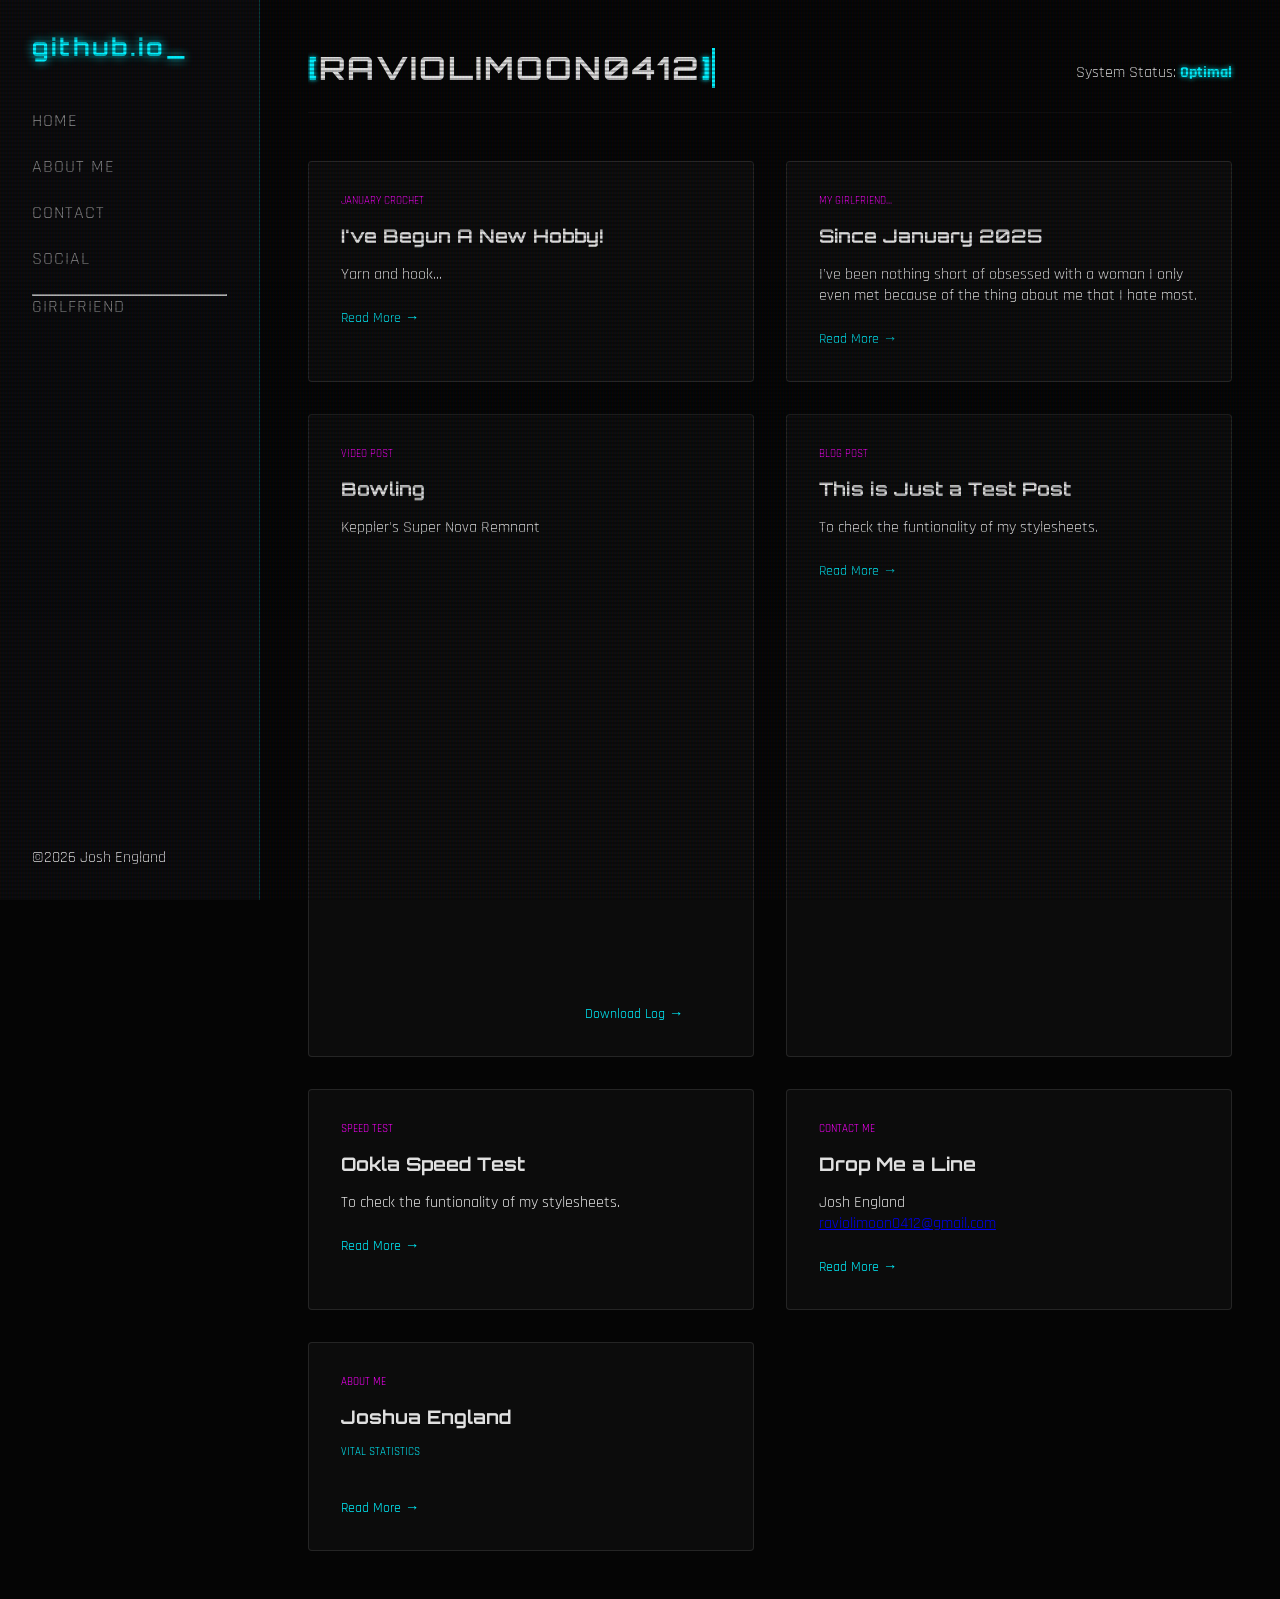
==== index.html @ 1d04db3f "update index.html" ====
<!DOCTYPE html>
<html lang="en">
<head>
    <meta charset="UTF-8">
    <meta name="viewport" content="width=device-width, initial-scale=1.0">
    <title>raviolimoon0412.github.io</title>
    <link rel="stylesheet" href="style.css">
    <link href="https://fonts.googleapis.com/css2?family=Orbitron:wght@400;700&family=Rajdhani:wght@300;500&display=swap" rel="stylesheet">
</head>
<body>
    <input type="checkbox" id="menu-toggle" class="menu-checkbox">
    <label for="menu-toggle" class="hamburger">
        <span></span>
        <span></span>
        <span></span>
    </label>

    <nav class="sidebar">
    </nav>


    <nav class="sidebar">
        <div class="logo">
            <h2>github.io<span>_</span></h2>
        </div>
        <ul class="nav-links">
            <li><a href="#home">Home</a></li>
            <li><a href="#about">About Me</a></li>
            <li><a href="#contact">Contact</a></li>
            <li><a href="#social">Social</a></li>
            <hr>
            <li><a href="girlfriend">Girlfriend</a></li>
        </ul>
        <div class="user-profile">
            <div class="avatar"></div>
            <p>
                ©2026 Josh England
            </p>
        </div>
    </nav>

    <main class="content">
        <header>
            <h1>
                <span class="typing-text">
                    <span class="online">[</span>raviolimoon0412<span class="online">]</span>
                </span>
            </h1>
            <div class="status-bar">
                System Status: <span class="online">Optimal</span>
            </div>
        </header>

        <!--Blog Grid-->
        <section class="blog-grid">

            <!--Sticky Posts-->
            <article class="card">
                <div class="card-tag">
                    January Crochet
                </div>
                <h3>I've Begun A New Hobby!</h3>
                <p>
                    Yarn and hook...
                </p>
                <a href="#" class="read-more">Read More →</a>
            </article>

            <!--SPEED TEST-->
            <article id="girlfriend" class="card">
                <div class="card-tag">
                    My Girlfriend...
                </div>
                <h3>Since January 2025</h3>
                <p>
                    I've been nothing short of obsessed with a woman I only even met because of the thing about me that I hate most.
                </p>
                <a href="girlfriend.html" class="read-more">Read More →</a>
            </article>

            <article class="card">
                <div class="card-tag">
                    Video Post
                </div>
                <h3>Bowling</h3>
                <p>
                    Keppler's Super Nova Remnant
                </p>
                <video width="240" height="480" cont></video>

                <a href="#" class="read-more">Download Log →</a>
            </article>


            <article class="card">
                <div class="card-tag">
                    Blog Post
                </div>
                <h3>This is Just a Test Post</h3>
                <p>
                    To check the funtionality of my stylesheets.
                </p>
                <a href="#" class="read-more">Read More →</a>
            </article>

            <!--SPEED TEST-->
            <article class="card">
                <div class="card-tag">
                    Speed Test
                </div>
                <h3>Ookla Speed Test</h3>
                <p>
                    To check the funtionality of my stylesheets.
                </p>
                <a href="#" class="read-more">Read More →</a>
            </article>

            <!--CONTACT ME-->
            <article id="contact" class="card">
                <div class="card-tag">
                    Contact Me
                </div>
                <h3>Drop Me a Line</h3>
                <p>
                    Josh England
                    <br>
                    <a href="mailto: raviolimoon0412@gmail.com">raviolimoon0412@gmail.com</a>
                </p>
                <a href="#" class="read-more">Read More →</a>
            </article>

            <!--ABOUT ME-->
            <article id="about" class="card">
                <div class="card-tag">
                    About Me
                </div>
                <h3>Joshua England</h3>
                <div class="cyan-text">
                    Vital Statistics
                </div>
                <p>
                </p>
                <a href="#" class="read-more">Read More →</a>
            </article>


        </section>
    </main>

</body>
</html>
---- style.css ----
:root {
    --bg-color: #050505;
    --sidebar-bg: #0a0a0c;
    --accent-cyan: #00f2ff;
    --accent-pink: #ff00ff;
    --text-main: #e0e0e0;
    --glass: rgba(255, 255, 255, 0.03);
}

* {
    margin: 0;
    padding: 0;
    box-sizing: border-box;
}

body {
    background-color: var(--bg-color);
    color: var(--text-main);
    font-family: 'Rajdhani', sans-serif;
    display: flex;
    min-height: 100vh;
    overflow-x: hidden;
}

/* Sidebar Styling */
.sidebar {
    width: 260px;
    background-color: var(--sidebar-bg);
    border-right: 1px solid rgba(0, 242, 255, 0.2);
    display: flex;
    flex-direction: column;
    padding: 2rem;
    position: fixed;
    height: 100vh;
}

.logo h2 {
    font-family: 'Orbitron', sans-serif;
    color: var(--accent-cyan);
    letter-spacing: 3px;
    margin-bottom: 3rem;
    text-shadow: 0 0 10px var(--accent-cyan);
}

.nav-links {
    list-style: none;
    flex-grow: 1;
}

.nav-links li {
    margin-bottom: 1.5rem;
}

.nav-links a {
    text-decoration: none;
    color: #888;
    font-size: 1.1rem;
    transition: 0.3s;
    text-transform: uppercase;
    letter-spacing: 1px;
}

.nav-links a:hover, .nav-links a.active {
    color: var(--accent-cyan);
    padding-left: 10px;
    border-left: 2px solid var(--accent-cyan);
}

/* Main Content Styling */
.content {
    margin-left: 260px;
    /* Space for sidebar */
    padding: 3rem;
    width: 100%;
}

header {
    display: flex;
    justify-content: space-between;
    align-items: center;
    border-bottom: 1px solid var(--glass);
    padding-bottom: 1rem;
    margin-bottom: 3rem;
}

h1 {
    font-family: 'Orbitron', sans-serif;
    text-transform: uppercase;
}

.online {
    color: var(--accent-cyan);
    font-weight: bold;
    text-shadow: 0 0 5px var(--accent-cyan);
}

/* Blog Cards */
.blog-grid {
    display: grid;
    grid-template-columns: repeat(auto-fit, minmax(300px, 1fr));
    gap: 2rem;
}

.card {
    background: var(--glass);
    padding: 2rem;
    border: 1px solid rgba(255, 255, 255, 0.1);
    border-radius: 4px;
    position: relative;
    transition: 0.4s;
}

.card:hover {
    border-color: var(--accent-pink);
    transform: translateY(-5px);
    box-shadow: 0 10px 30px rgba(255, 0, 255, 0.1);
}

.card-tag {
    font-size: 0.7rem;
    color: var(--accent-pink);
    text-transform: uppercase;
    margin-bottom: 1rem;
}

.card h3 {
    margin-bottom: 1rem;
    font-family: 'Orbitron', sans-serif;
}

.read-more {
    display: inline-block;
    margin-top: 1.5rem;
    color: var(--accent-cyan);
    text-decoration: none;
    font-size: 0.9rem;
}

/* --- Responsive Logic --- */

/* Hide checkbox */
.menu-checkbox {
    display: none;
}

/* Hamburger Icon Style */
.hamburger {
    display: none;
    /* Hidden by default on desktop */
    position: fixed;
    top: 60px;
    right: 20px;
    z-index: 1000;
    cursor: pointer;
    flex-direction: column;
    gap: 5px;
}

.hamburger span {
    width: 30px;
    height: 3px;
    background: var(--accent-cyan);
    box-shadow: 0 0 8px var(--accent-cyan);
    transition: 0.3s;
}

@media (max-width: 768px) {
    .hamburger {
        display: flex;
    }

    /* Collapse Side off-screen */
    .sidebar {
        left: -260px;
        transition: 0.4s cubic-bezier(0.175, 0.885, 0.32, 1.275);
        z-index: 999;
        box-shadow: 10px 0 30px rgba(0,0,0,0.8);
    }

    /* Main content takes full width */
    .content {
        margin-left: 0;
        padding: 1.5rem;
    }

    /* When checkbox is checked, slide sidebar in */
    .menu-checkbox:checked ~ .sidebar {
        left: 0;
    }

    /* Animate Hamburger to an "X" when open */
    .menu-checkbox:checked ~ .hamburger span:nth-child(1) {
        transform: rotate(45deg) translate(5px, 6px);
    }
    .menu-checkbox:checked ~ .hamburger span:nth-child(2) {
        opacity: 0;
    }
    .menu-checkbox:checked ~ .hamburger span:nth-child(3) {
        transform: rotate(-45deg) translate(5px, -7px);
    }

    header h1 {
        font-size: 1.2rem;
    }
}

/* --- Futuristic Screen Effects --- */

body::before {
    content: " ";
    display: block;
    position: fixed;
    top: 0;
    left: 0;
    bottom: 0;
    right: 0;
    /* Creating the subtle horizontal lines */
    background: linear-gradient(
    rgba(18, 16, 16, 0) 50%,
    rgba(0, 0, 0, 0.25) 50%
    ),
    linear-gradient(
    90deg,
    rgba(255, 0, 0, 0.06),
    rgba(0, 255, 0, 0.02),
    rgba(0, 0, 255, 0.06)
    );
    z-index: 9999;
    /* Sits on top of everything */
    background-size: 100% 4px, 3px 100%;
    pointer-events: none;
    /* Allows you to click "through" the effect */
}

/* The Animated Scanline */
body::after {
    content: " ";
    display: block;
    position: fixed;
    top: 0;
    left: 0;
    bottom: 0;
    right: 0;
    background: linear-gradient(
    to bottom,
    rgba(18, 16, 16, 0) 0%,
    rgba(0, 242, 255, 0.03) 50%,
    rgba(18, 16, 16, 0) 100%
    );
    opacity: 0.1;
    z-index: 9999;
    pointer-events: none;
    animation: scanline 8s linear infinite;
}

@keyframes scanline {
    0% {
        transform: translateY(-100%);
    }
    100% {
        transform: translateY(100%);
    }
}

/* Subtle Flicker effect on the whole page */
@keyframes flicker {
    0% {
        opacity: 0.98;
    }
    5% {
        opacity: 0.95;
    }
    10% {
        opacity: 0.99;
    }
    100% {
        opacity: 1;
    }
}

main {
    animation: flicker 0.15s infinite;
}

/* .card {
    clip-path: polygon(0% 0%, 90% 0%, 100% 15%, 100% 100%, 0% 100%);
} */

.typing-text {
    display: inline-block;
    overflow: hidden;
    /* Ensures the text is hidden until revealed */
    border-right: 3px solid var(--accent-cyan);
    /* The cursor */
    white-space: nowrap;
    /* Keeps the text on one line */
    margin: 0;
    letter-spacing: 2px;

    /* Steps(19) should match the number of characters
       in "Latest Transmission" (including spaces)
    */
    animation:
    typing 3.5s steps(19, end),
    blink-caret 0.75s step-end infinite;
}

/* The typing effect: moving the width from 0 to 100% */
@keyframes typing {
    from {
        width: 0
    }
    to {
        width: 100%
    }
}

/* The blinking cursor effect */
@keyframes blink-caret {
    from, to {
        border-color: transparent
    }
    50% {
        border-color: var(--accent-cyan);
    }
}

/* Container to maintain 16:9 Aspect Ratio */
.video-frame {
    position: relative;
    width: 100%;
    padding-bottom: 56.25%;
    /* 16:9 ratio */
    height: auto-fit;
    margin: 1.5rem 0;
    border: 1px solid var(--accent-cyan);
    box-shadow: 0 0 15px rgba(0, 242, 255, 0.2);
    overflow: visible;
}

/* The actual iframe */
.video-frame iframe {
    position: absolute;
    top: 0;
    left: 0;
    width: 100%;
    height: 100%;
    filter: brightness(0.9) contrast(1.1);
    /* Subtle "screen" filter */
    transition: 0.3s;
}

/* Brighten the video when hovering over the card */
.card:hover .video-frame iframe {
    filter: brightness(1);
    border-color: var(--accent-pink);
}

.card:hover .video-frame {
    box-shadow: 0 0 20px rgba(255, 0, 255, 0.3);
    border-color: var(--accent-pink);
}

.video-frame {
    width: fit;
    aspect-ratio: 16 / 9;
    /* Modern way to handle ratios */
    margin: 1.5rem 0;
    border: 1px solid var(--accent-cyan);
    background: #000;
    box-shadow: 0 0 15px rgba(0, 242, 255, 0.1);
    position: relative;
    overflow: hidden;
}

.futuristic-video {
    width: 100%;
    height: 100%;
    object-fit: cover;
    /* Ensures video fills the frame */
    filter: sepia(100%) hue-rotate(150deg) brightness(0.8) contrast(1.2);
    transition: 0.5s ease;
}

/* Hover effect: "Unlock" the natural colors */
.card:hover .futuristic-video {
    filter: sepia(0%) hue-rotate(0deg) brightness(1);
}

/* Styling the video controls (Webkit browsers like Chrome/Edge/Safari) */
.futuristic-video::-webkit-media-controls-panel {
    background-image: linear-gradient(transparent, rgba(0, 242, 255, 0.2));
}

.futuristic-video::-webkit-media-controls-play-button,
.futuristic-video::-webkit-media-controls-current-time-display {
    filter: invert(1) sepia(100%) saturate(500%) hue-rotate(140deg);
}

.cyan-text {
    font-size: 0.7rem;
    color: var(--accent-cyan);
    text-transform: uppercase;
    margin-bottom: 1rem;
}
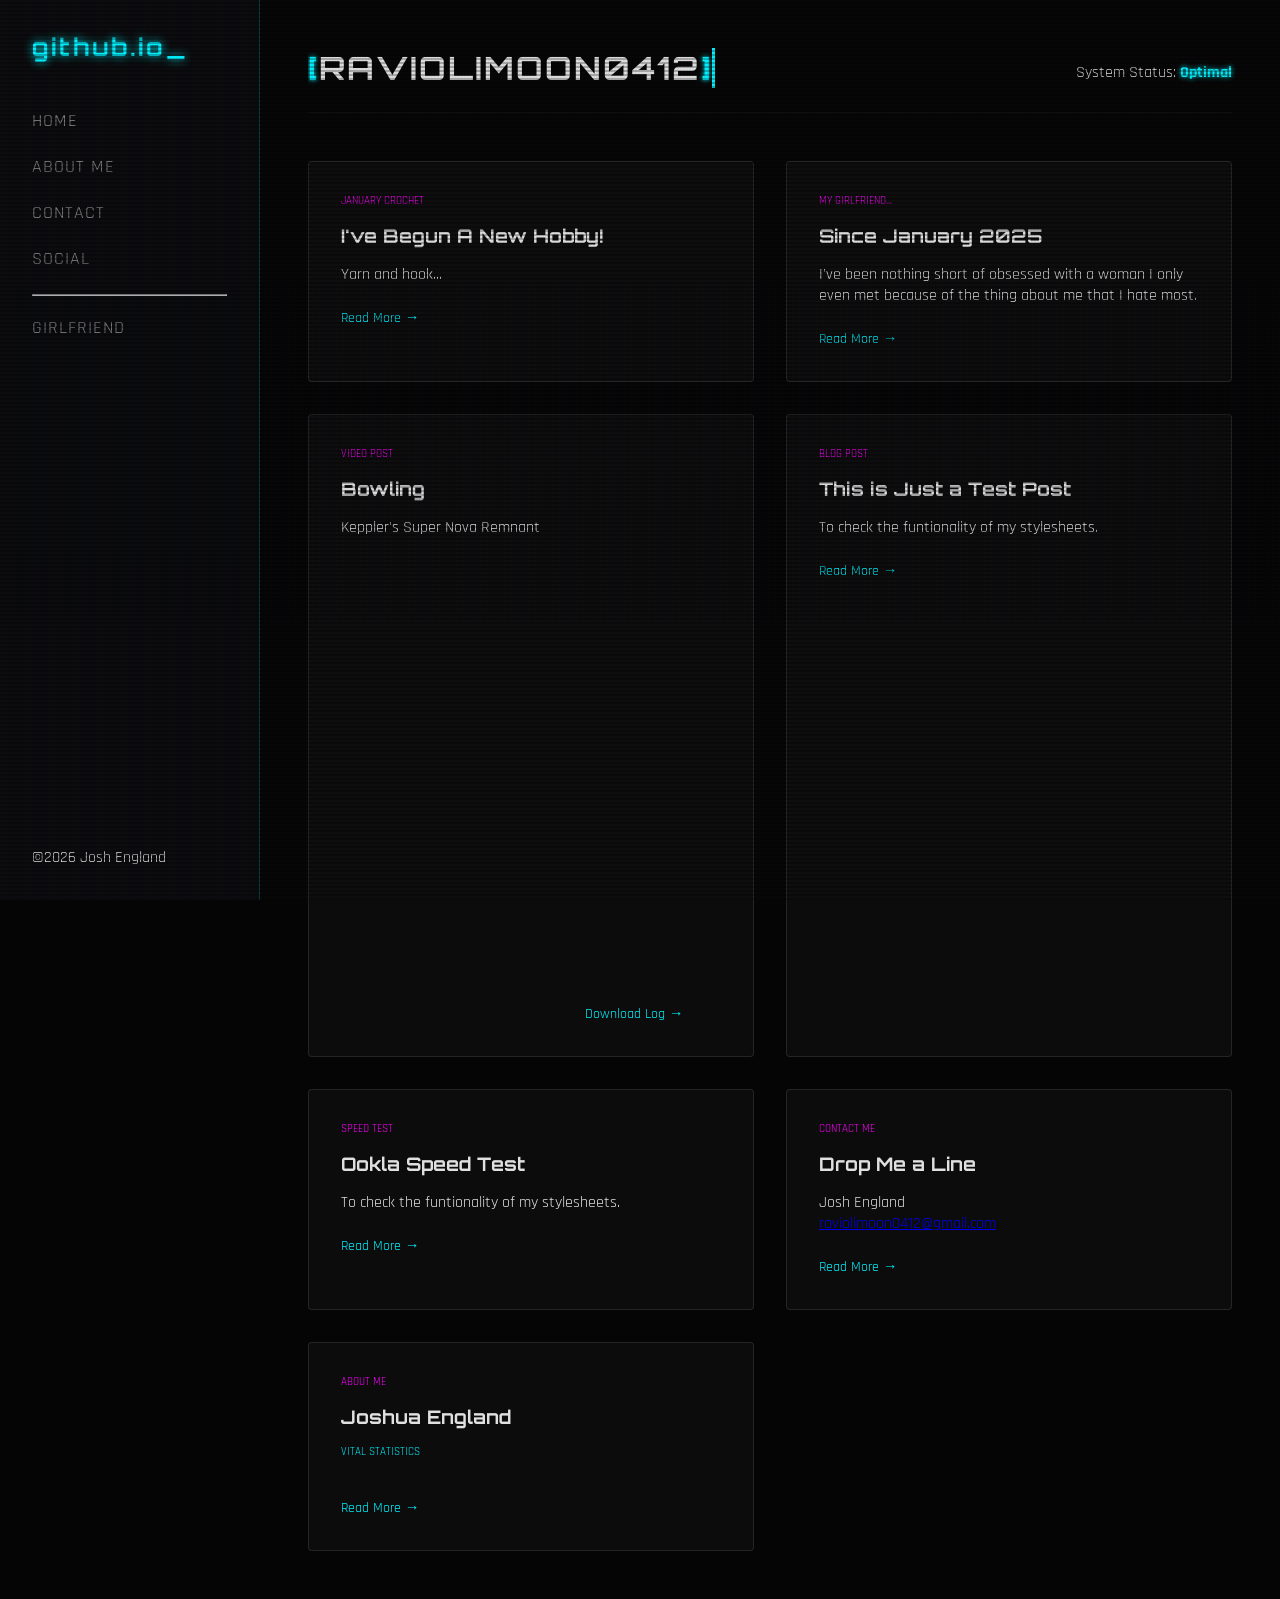
==== commit a3acf661: "update index.html" ====
--- a/index.html
+++ b/index.html
@@ -29,6 +29,7 @@
             <li><a href="#contact">Contact</a></li>
             <li><a href="#social">Social</a></li>
             <hr>
+            <br>
             <li><a href="girlfriend">Girlfriend</a></li>
         </ul>
         <div class="user-profile">
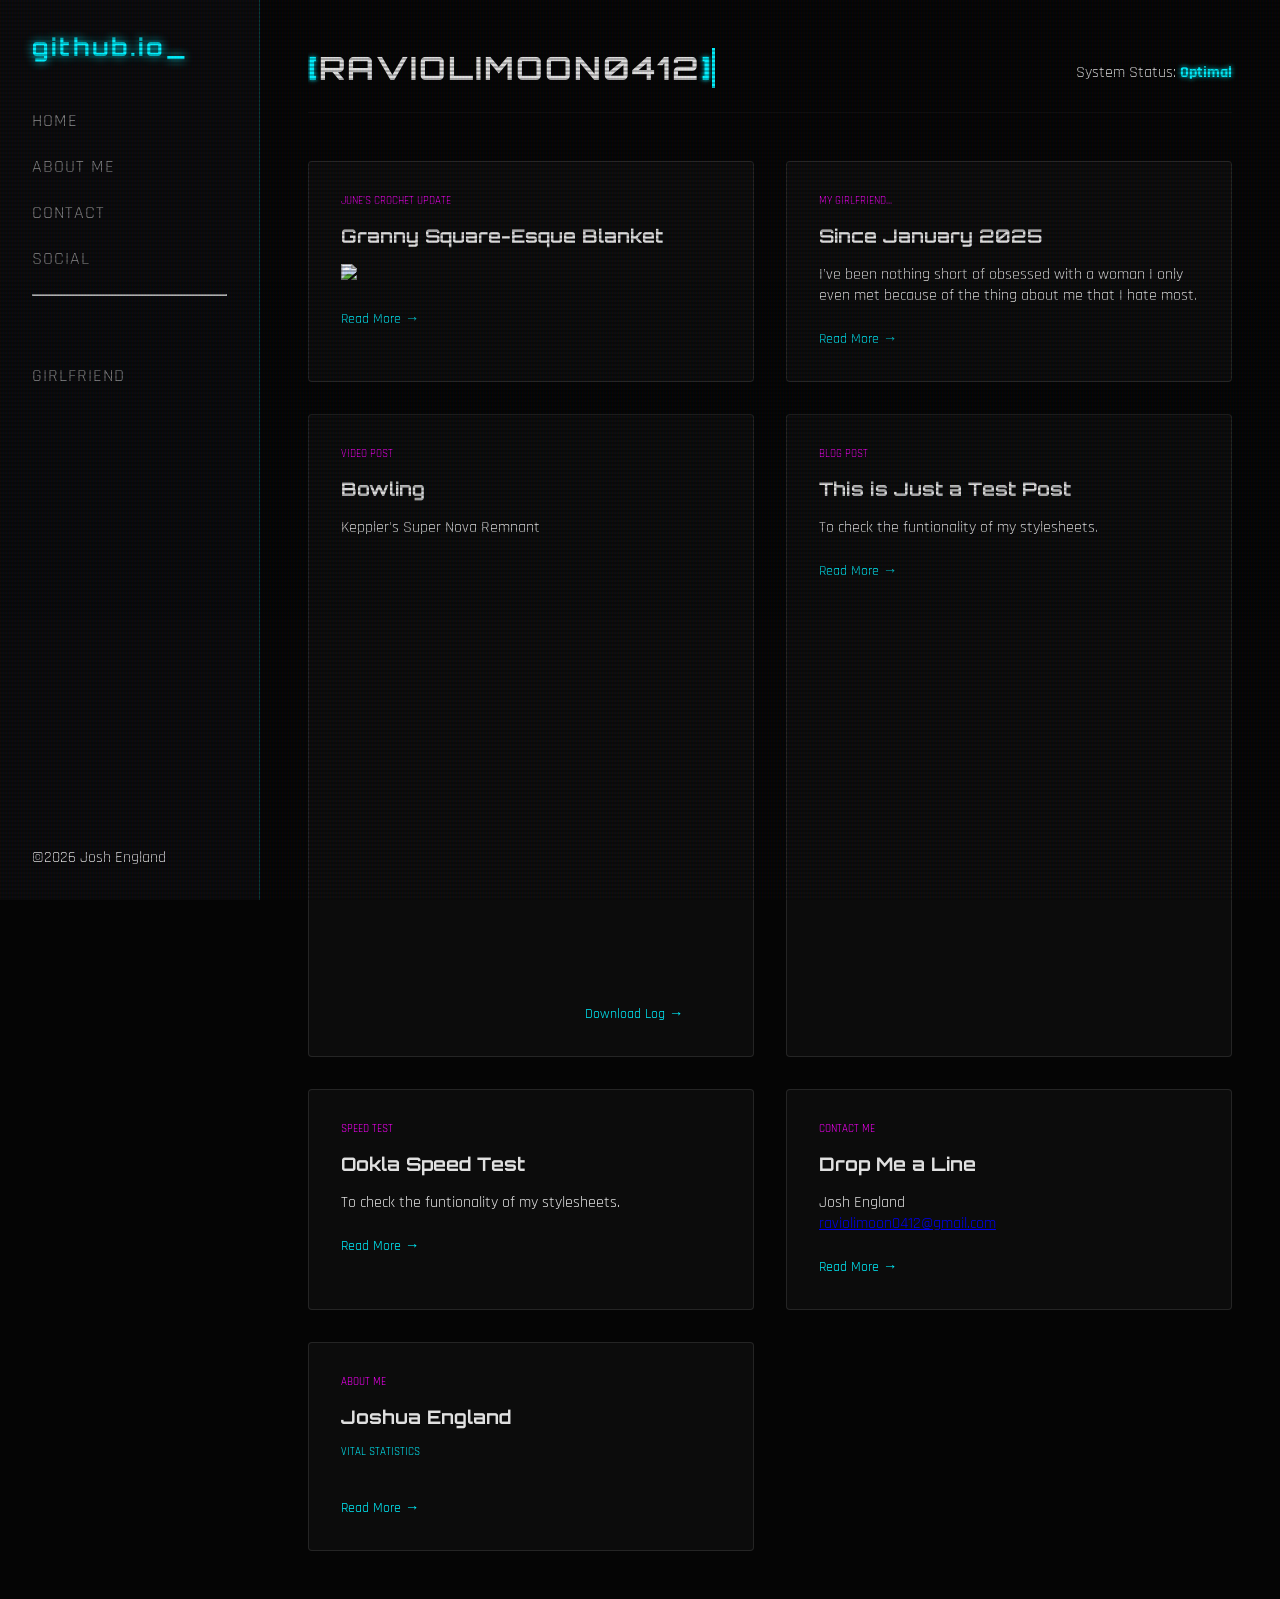
==== commit c50f086b: "update index.html" ====
--- a/index.html
+++ b/index.html
@@ -58,11 +58,12 @@
             <!--Sticky Posts-->
             <article class="card">
                 <div class="card-tag">
-                    January Crochet
+                    June's Crochet Update
                 </div>
-                <h3>I've Begun A New Hobby!</h3>
+                <h3>Granny Square-Esque Blanket</h3>
+                <img src=
                 <p>
-                    Yarn and hook...
+                    
                 </p>
                 <a href="#" class="read-more">Read More →</a>
             </article>
--- a/style.css
+++ b/style.css
@@ -403,3 +403,11 @@
     text-transform: uppercase;
     margin-bottom: 1rem;
 }
+
+hr {
+    font-family: 'Orbitron', sans-serif;
+    color: var(--accent-cyan);
+    letter-spacing: 3px;
+    margin-bottom: 3rem;
+    text-shadow: 0 0 10px var(--accent-cyan);
+}
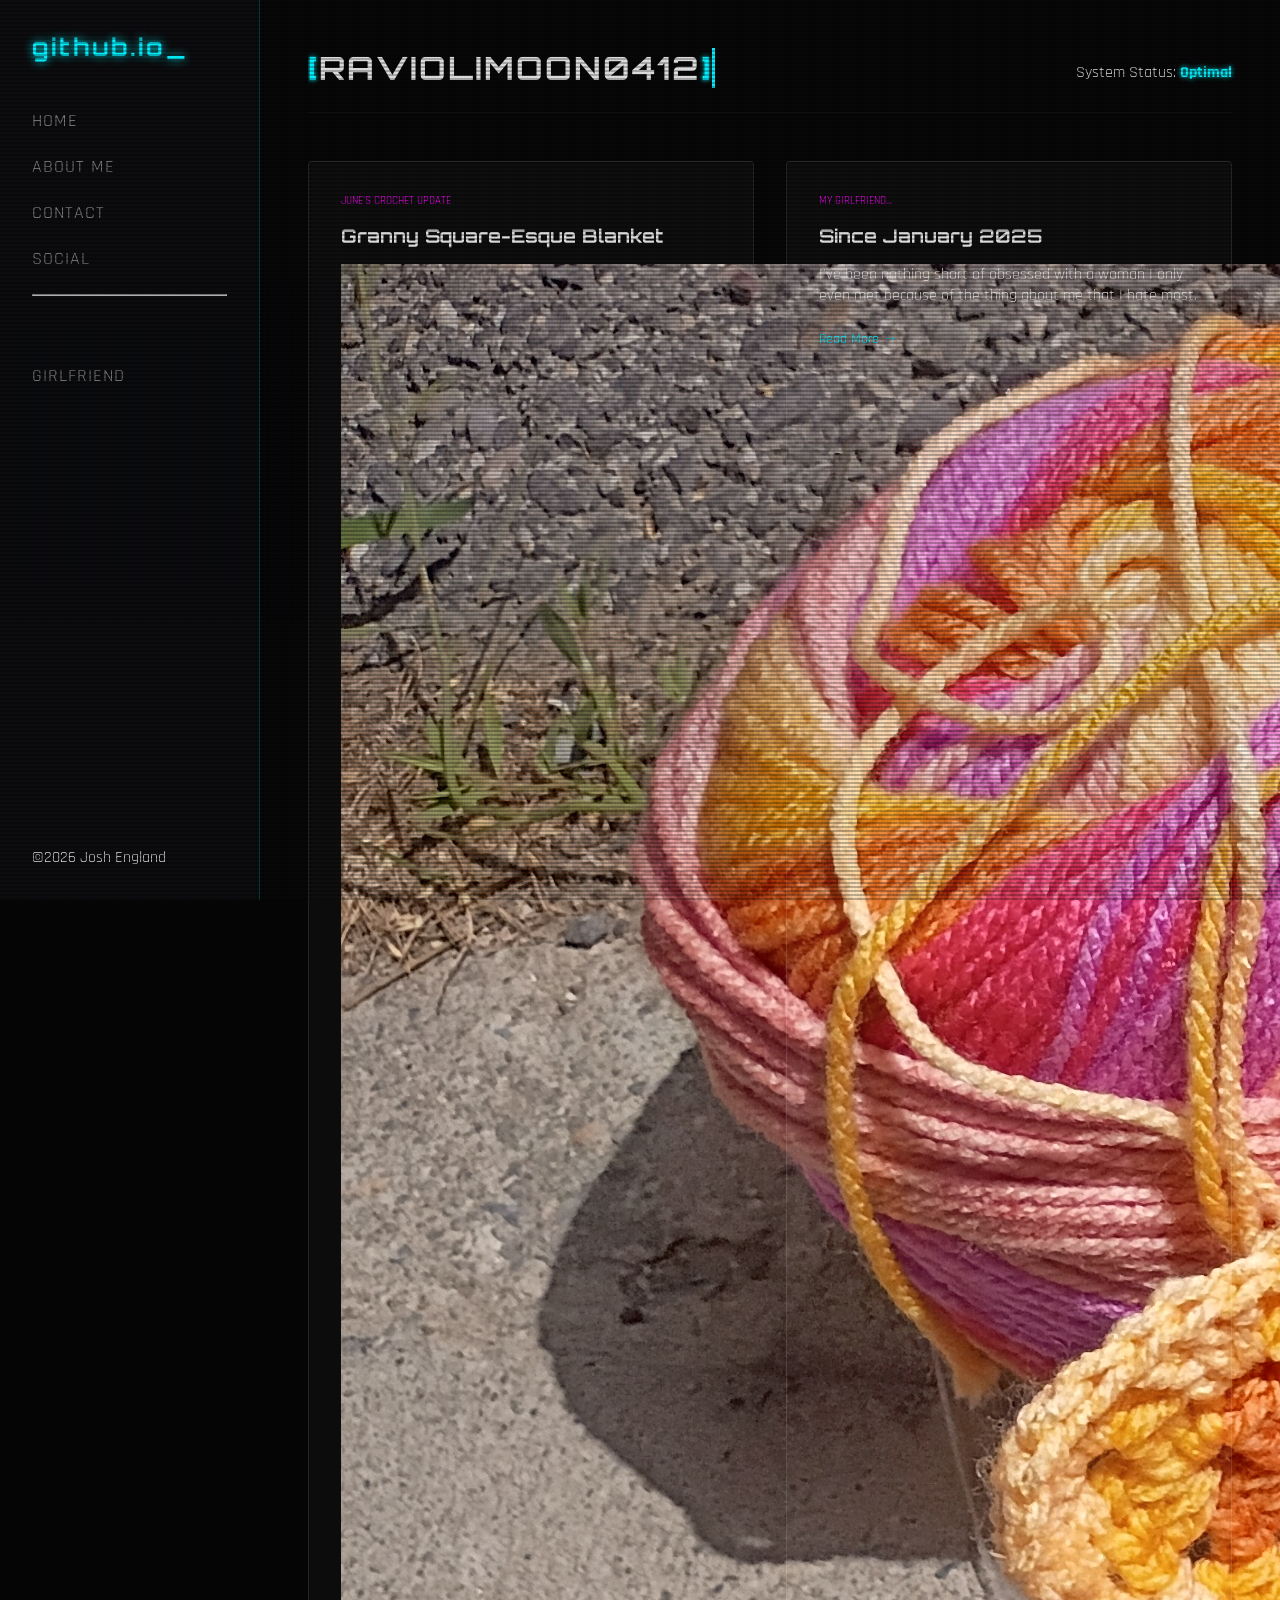
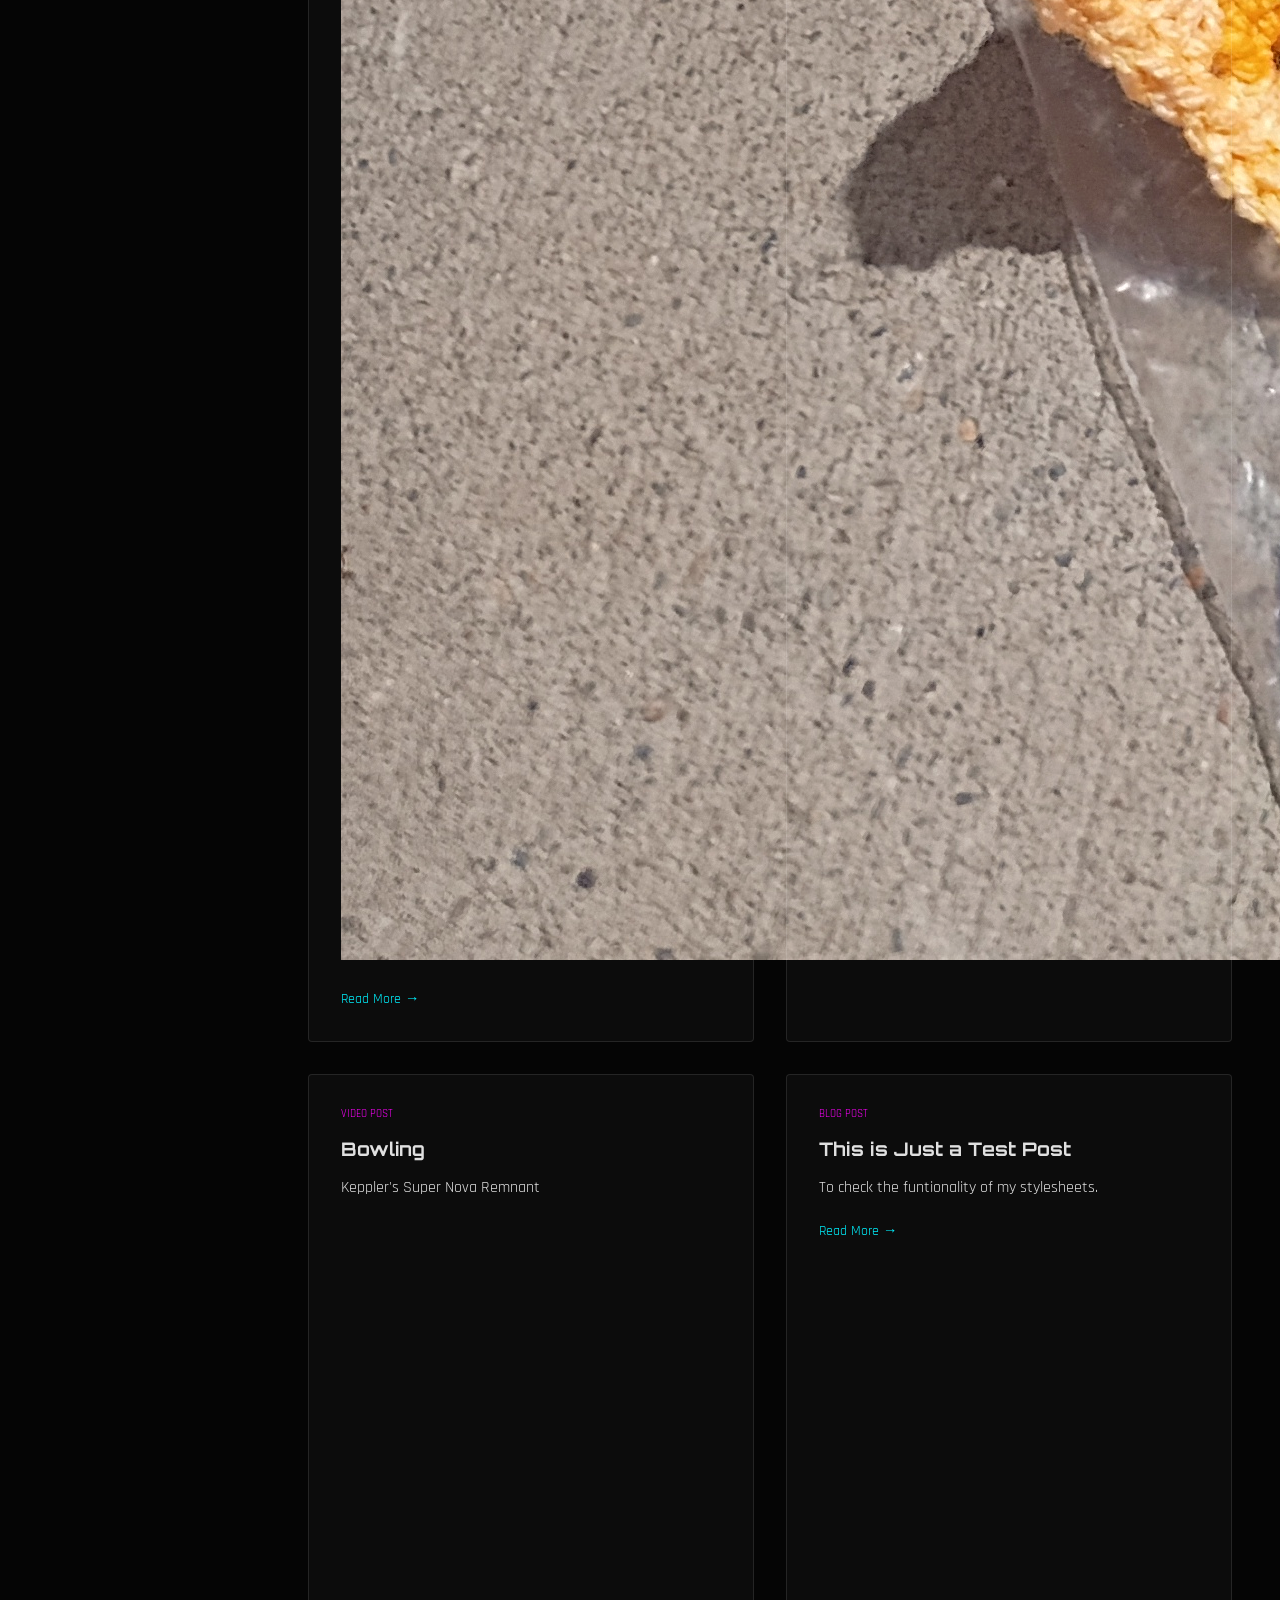
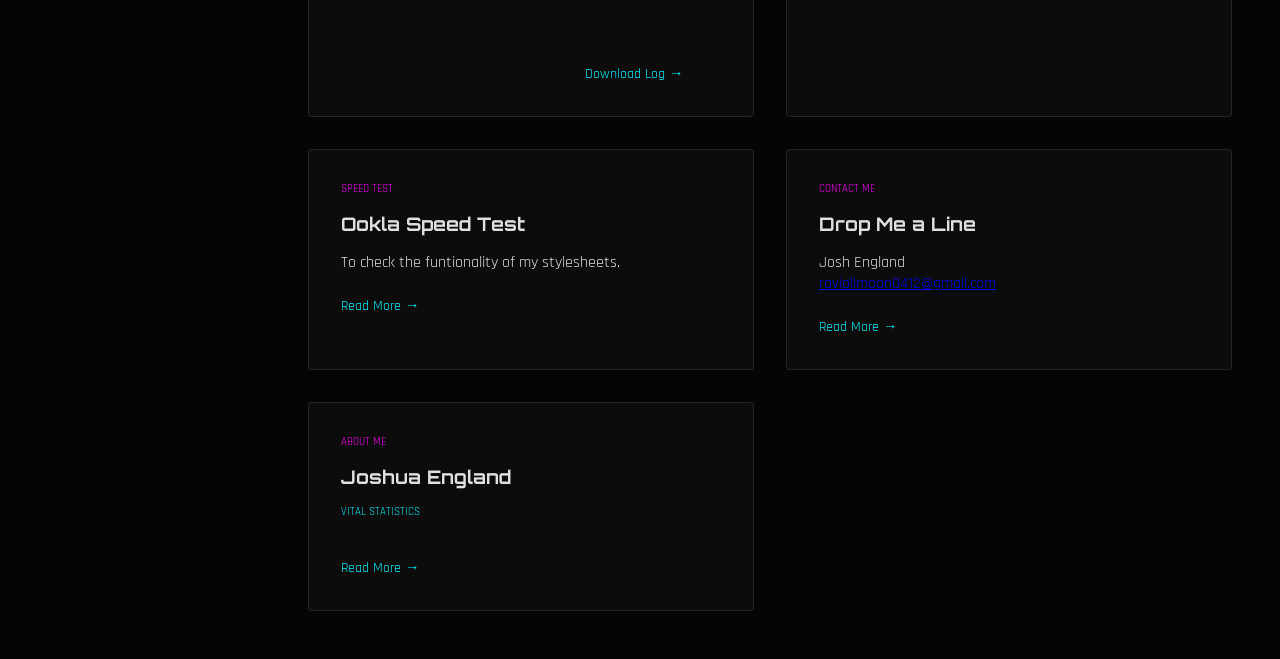
==== commit a718fee3: "update index.html" ====
--- a/index.html
+++ b/index.html
@@ -61,7 +61,7 @@
                     June's Crochet Update
                 </div>
                 <h3>Granny Square-Esque Blanket</h3>
-                <img src=
+                <img src="crochet_1.jpg">
                 <p>
                     
                 </p>
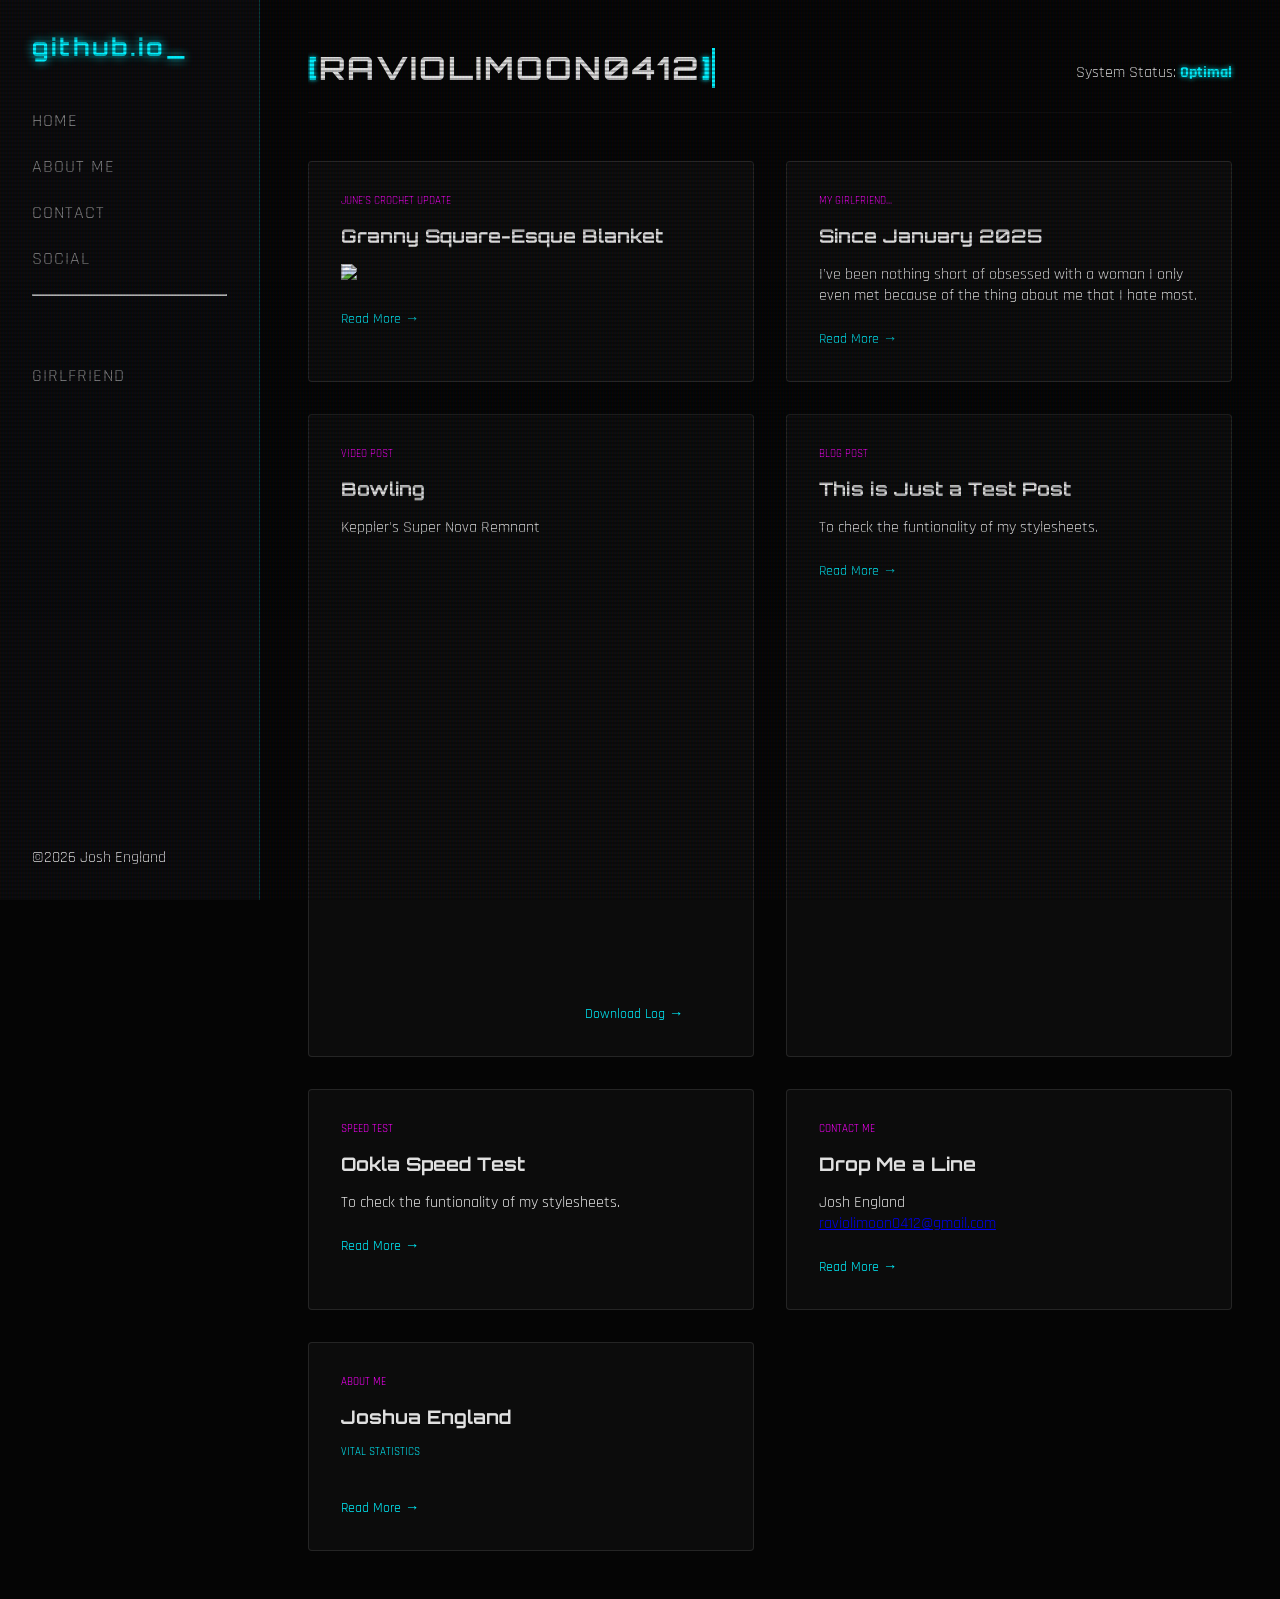
==== commit f9b720c1: "update index.html" ====
--- a/index.html
+++ b/index.html
@@ -61,7 +61,7 @@
                     June's Crochet Update
                 </div>
                 <h3>Granny Square-Esque Blanket</h3>
-                <img src="crochet_1.jpg">
+                <img src="https://github.com/raviolimoon0412/raviolimoon0412.github.io/blob/main/crochet_1.jpg"></img>
                 <p>
                     
                 </p>
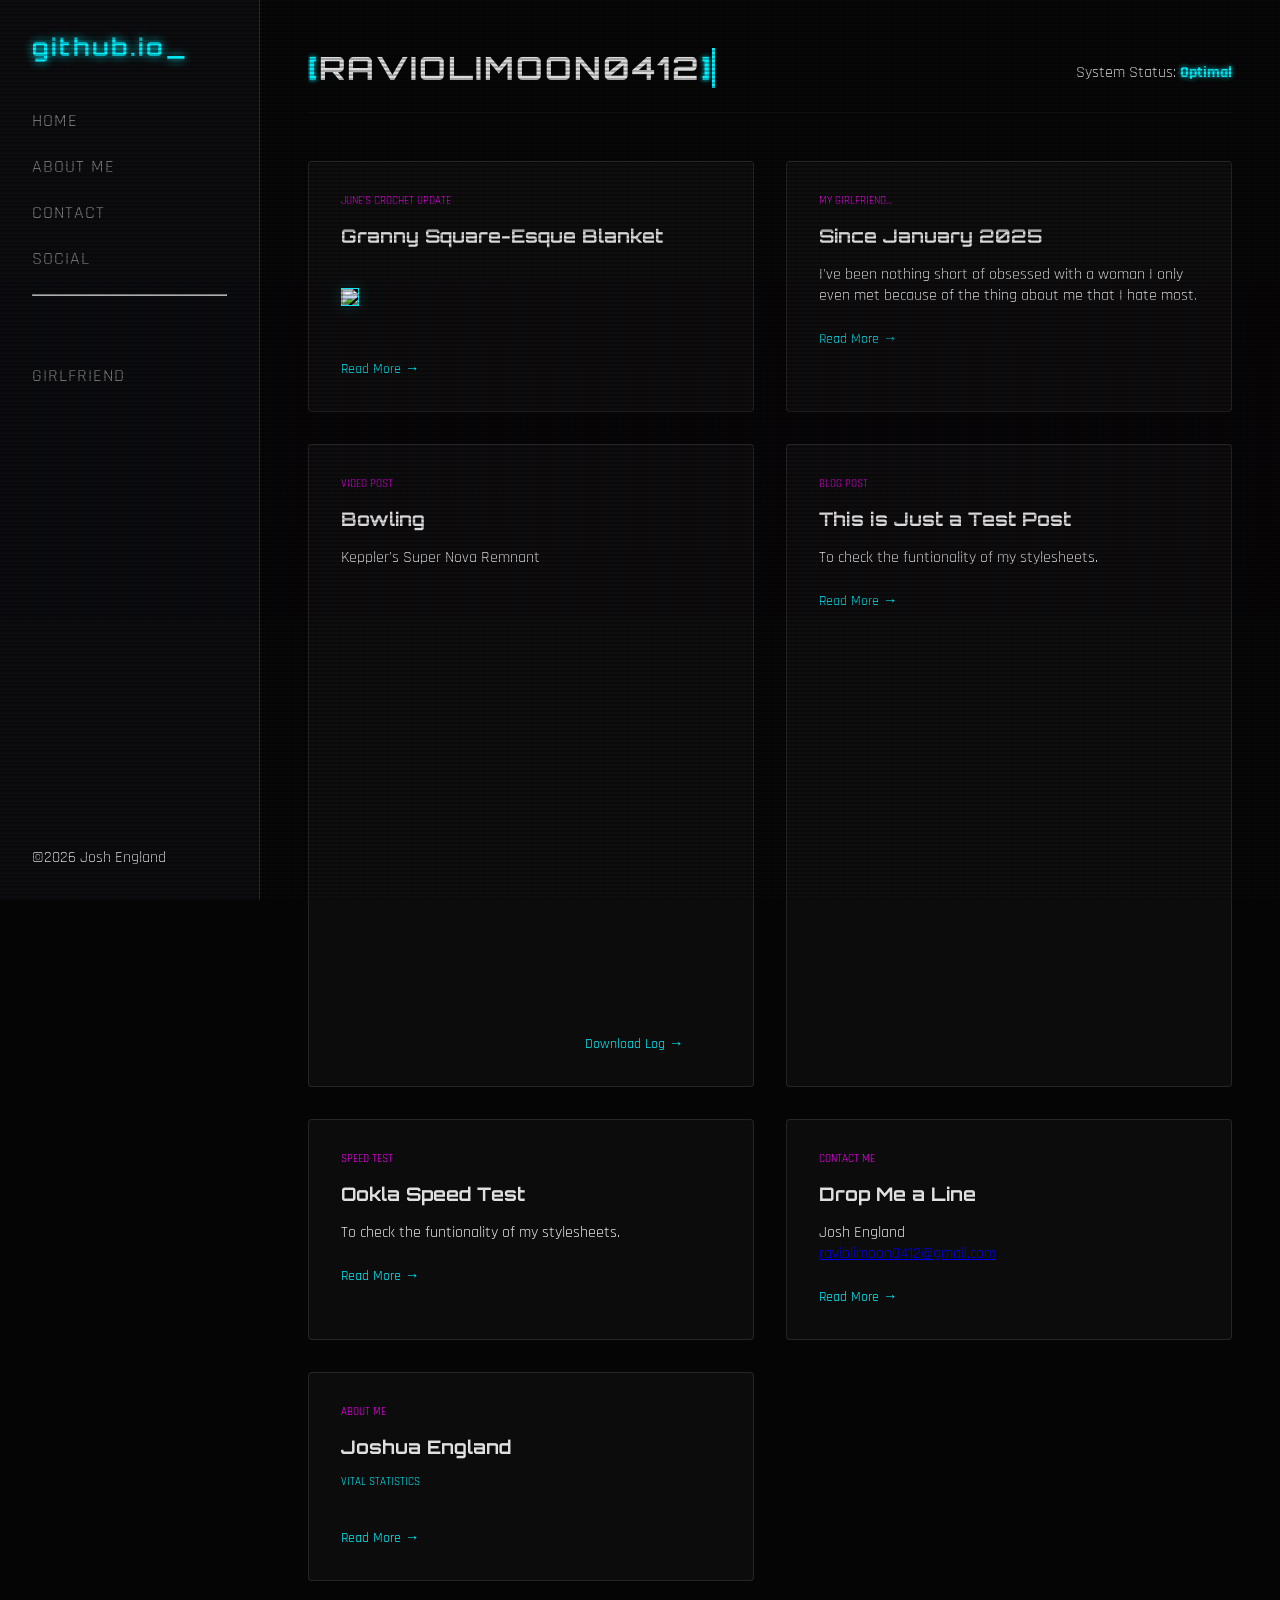
==== commit 3e07b6c7: "update index.html" ====
--- a/index.html
+++ b/index.html
@@ -61,9 +61,9 @@
                     June's Crochet Update
                 </div>
                 <h3>Granny Square-Esque Blanket</h3>
-                <img src="https://github.com/raviolimoon0412/raviolimoon0412.github.io/blob/main/crochet_1.jpg"></img>
+                <img src="https://raw.githubusercontent.com/raviolimoon0412/raviolimoon0412.github.io/refs/heads/main/crochet_1.jpg" width="auto"></img>
                 <p>
-                    
+
                 </p>
                 <a href="#" class="read-more">Read More →</a>
             </article>
--- a/style.css
+++ b/style.css
@@ -410,4 +410,16 @@
     letter-spacing: 3px;
     margin-bottom: 3rem;
     text-shadow: 0 0 10px var(--accent-cyan);
-}+}
+
+img {
+    position: relative;
+    width: 100%;
+    /*padding-bottom: 56.25%;*/
+    /* 16:9 ratio */
+    height: auto-fit;
+    margin: 1.5rem 0;
+    border: 1px solid var(--accent-cyan);
+    box-shadow: 0 0 15px rgba(0, 242, 255, 0.2);
+    overflow: visible;
+}
